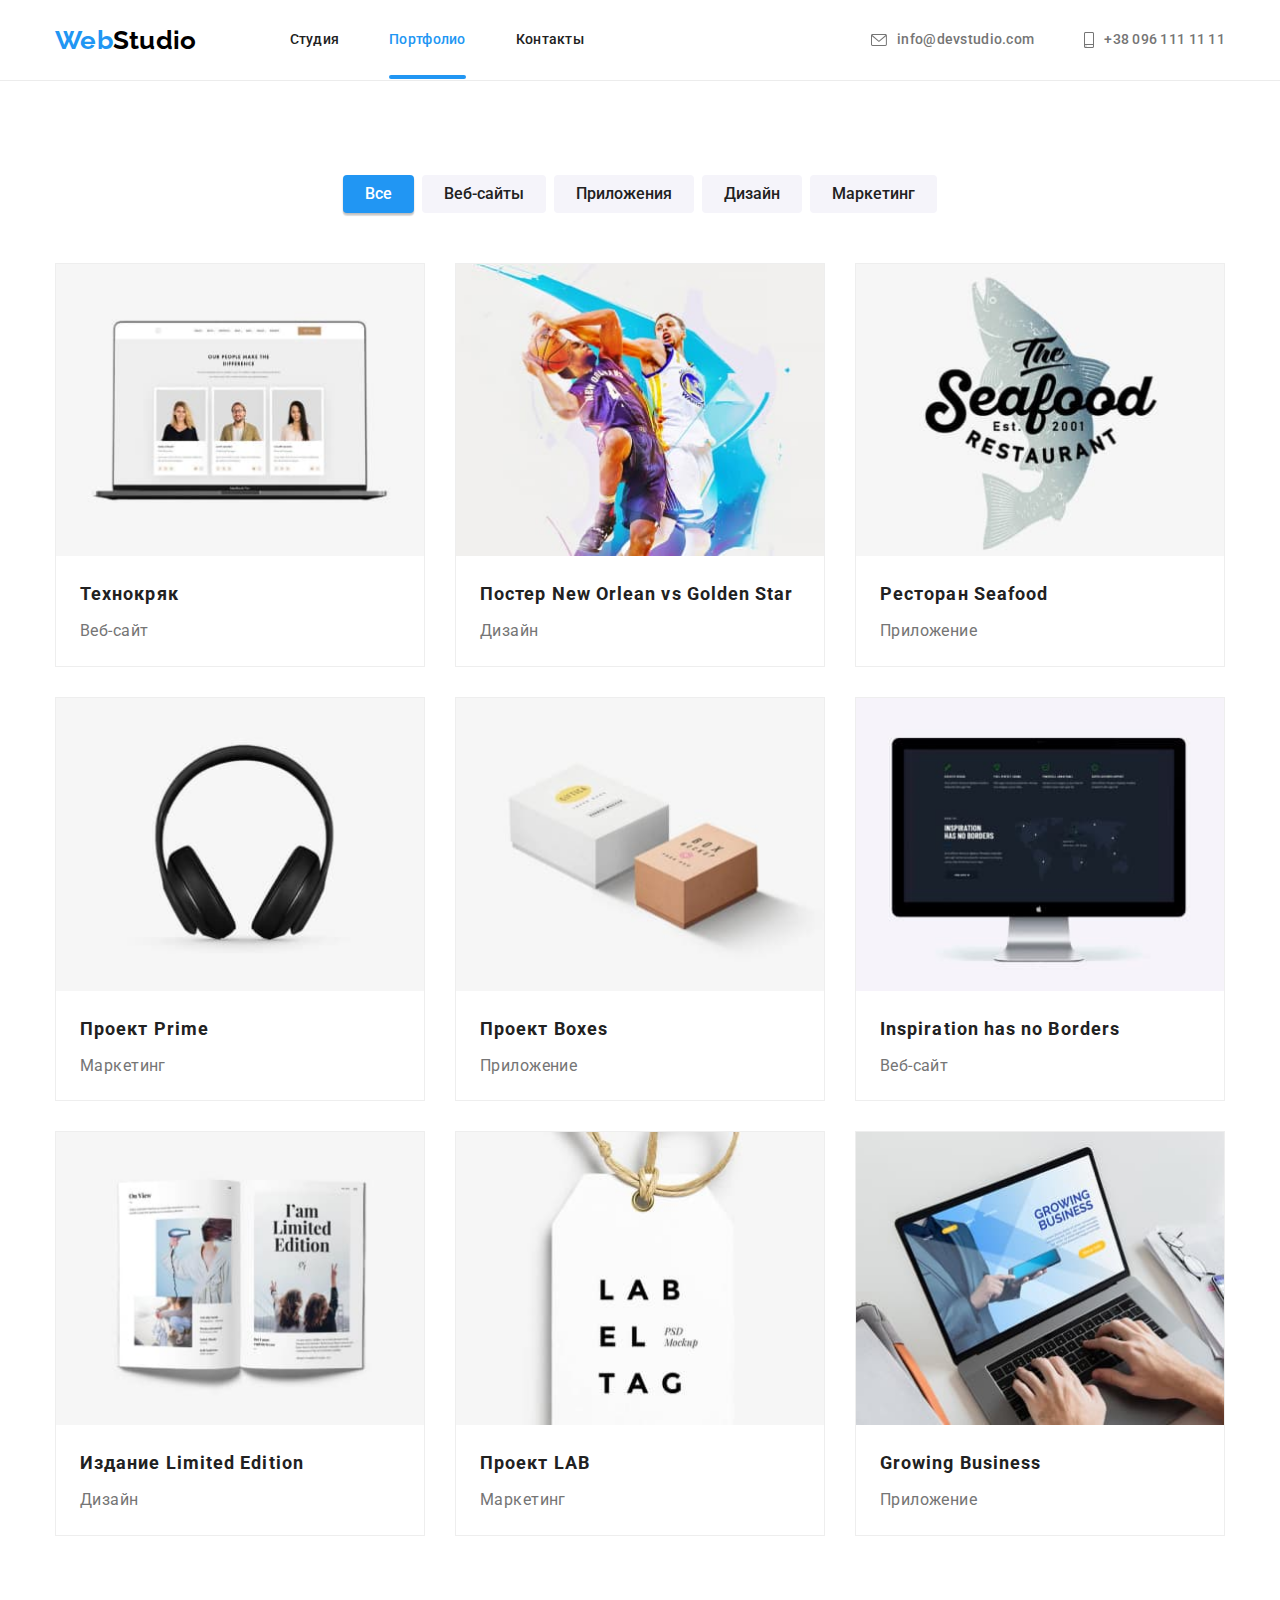
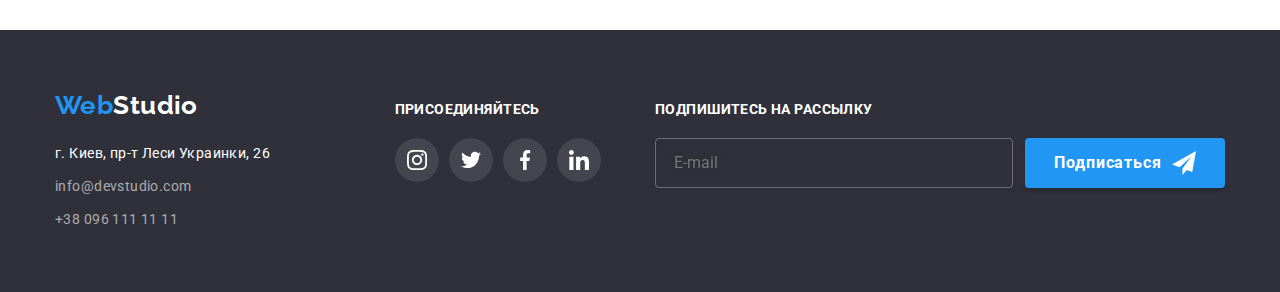
==== portfolio.html @ 7fe6c1bc "ДЗ№6" ====
<!DOCTYPE html>
<html lang="ru">
  <head>
    <meta charset="UTF-8" />
    <meta http-equiv="X-UA-Compatible" content="IE=edge" />
    <meta name="viewport" content="width=device-width, initial-scale=1.0" />
    <title>Студия</title>
    <link rel="preconnect" href="https://fonts.gstatic.com" />
    <link
      href="https://fonts.googleapis.com/css2?family=Raleway:wght@700&family=Roboto:wght@400;500;700;900&display=swap"
      rel="stylesheet"
    />
    <link
      rel="stylesheet"
      href="https://cdnjs.cloudflare.com/ajax/libs/modern-normalize/1.0.0/modern-normalize.min.css"
    />
    <link rel="stylesheet" href="./css/styles.css" />
  </head>
  <body>
    <!-- Header section -->

    <header class="header page-header">
      <div class="container">
        <a href="./index.html" class="logo logo-top"
          >Web<span class="logo-header-color">Studio</span></a
        >
        <nav class="nav">
          <ul class="menu">
            <li class="menu-item">
              <a href="./index.html" class="link navigation">Студия</a>
            </li>
            <li class="menu-item">
              <a href="./portfolio.html" class="link current navigation"
                >Портфолио</a
              >
            </li>
            <li class="menu-item">
              <a href="" class="link navigation">Контакты</a>
            </li>
          </ul>
        </nav>
        <ul class="menu contacts-list">
          <li class="menu-item contacts-item">
            <a href="mailto:info@devstudio.com" class="link">
              <svg class="contacts-icon" width="16" height="12">
                <use href="./images/svg/icons.svg#envelope"></use>
              </svg>
              <span class="contacts-link">info@devstudio.com</span>
            </a>
          </li>
          <li class="menu-item contacts-item">
            <a href="tel:+380961111111" class="link">
              <svg class="contacts-icon" width="10" height="16">
                <use href="./images/svg/icons.svg#smartphone"></use>
              </svg>
              <span class="contacts-link">+38 096 111 11 11</span>
            </a>
          </li>
        </ul>
      </div>
    </header>
    <main>
      <!-- Project section -->

      <section class="section">
        <div class="container">
          <h1 class="visually-hidden">Фильтры</h1>
          <ul class="project-list">
            <li class="project-button">
              <button type="button" class="button button-active">Все</button>
            </li>
            <li class="project-button">
              <button type="button" class="button">Веб-сайты</button>
            </li>
            <li class="project-button">
              <button type="button" class="button">Приложения</button>
            </li>
            <li class="project-button">
              <button type="button" class="button">Дизайн</button>
            </li>
            <li class="project-button">
              <button type="button" class="button">Маркетинг</button>
            </li>
          </ul>
          <ul class="card-set">
            <li class="project-item sample-project-item">
              <a href="" class="project-link">
                <div class="project-overlay">
                  <img
                    src="./images/portfolio/img-1.jpg"
                    alt="Технокряк"
                    width="370"
                    height="294"
                  />
                  <div class="overlay-text">
                    <p>
                      Технокряк это современная площадка распространения
                      коронавируса. Компании используют эту платформу для
                      цифрового шпионажа и атак на защищённые сервера
                      конкурентов.
                    </p>
                  </div>
                </div>
                <div class="project-text">
                  <h2 class="project-title">Технокряк</h2>
                  <p class="category">Веб-сайт</p>
                </div></a
              >
            </li>
            <li class="project-item sample-project-item">
              <a href="" class="project-link">
                <div class="project-overlay">
                  <img
                    src="./images/portfolio/img-2.jpg"
                    alt="Постер New Orlean vs Golden Star"
                    width="370"
                    height="294"
                  />
                  <div class="overlay-text">
                    <p>
                      Технокряк это современная площадка распространения
                      коронавируса. Компании используют эту платформу для
                      цифрового шпионажа и атак на защищённые сервера
                      конкурентов.
                    </p>
                  </div>
                </div>
                <div class="project-text">
                  <h2 class="project-title">
                    Постер New Orlean vs Golden Star
                  </h2>
                  <p class="category">Дизайн</p>
                </div></a
              >
            </li>
            <li class="project-item sample-project-item">
              <a href="" class="project-link">
                <div class="project-overlay">
                  <img
                    src="./images/portfolio/img-3.jpg"
                    alt="Ресторан Seafood"
                    width="370"
                    height="294"
                  />
                  <div class="overlay-text">
                    <p>
                      Технокряк это современная площадка распространения
                      коронавируса. Компании используют эту платформу для
                      цифрового шпионажа и атак на защищённые сервера
                      конкурентов.
                    </p>
                  </div>
                </div>
                <div class="project-text">
                  <h2 class="project-title">Ресторан Seafood</h2>
                  <p class="category">Приложение</p>
                </div></a
              >
            </li>
            <li class="project-item sample-project-item">
              <a href="" class="project-link">
                <div class="project-overlay">
                  <img
                    src="./images/portfolio/img-4.jpg"
                    alt="Проект Prime"
                    width="370"
                    height="294"
                  />
                  <div class="overlay-text">
                    <p>
                      Технокряк это современная площадка распространения
                      коронавируса. Компании используют эту платформу для
                      цифрового шпионажа и атак на защищённые сервера
                      конкурентов.
                    </p>
                  </div>
                </div>
                <div class="project-text">
                  <h2 class="project-title">Проект Prime</h2>
                  <p class="category">Маркетинг</p>
                </div></a
              >
            </li>
            <li class="project-item sample-project-item">
              <a href="" class="project-link">
                <div class="project-overlay">
                  <img
                    src="./images/portfolio/img-5.jpg"
                    alt="Проект Boxes"
                    width="370"
                    height="294"
                  />
                  <div class="overlay-text">
                    <p>
                      Технокряк это современная площадка распространения
                      коронавируса. Компании используют эту платформу для
                      цифрового шпионажа и атак на защищённые сервера
                      конкурентов.
                    </p>
                  </div>
                </div>
                <div class="project-text">
                  <h2 class="project-title">Проект Boxes</h2>
                  <p class="category">Приложение</p>
                </div></a
              >
            </li>
            <li class="project-item sample-project-item">
              <a href="" class="project-link">
                <div class="project-overlay">
                  <img
                    src="./images/portfolio/img-6.jpg"
                    alt="Inspiration has no Borders"
                    width="370"
                    height="294"
                  />
                  <div class="overlay-text">
                    <p>
                      Технокряк это современная площадка распространения
                      коронавируса. Компании используют эту платформу для
                      цифрового шпионажа и атак на защищённые сервера
                      конкурентов.
                    </p>
                  </div>
                </div>
                <div class="project-text">
                  <h2 class="project-title">Inspiration has no Borders</h2>
                  <p class="category">Веб-сайт</p>
                </div></a
              >
            </li>
            <li class="project-item sample-project-item">
              <a href="" class="project-link">
                <div class="project-overlay">
                  <img
                    src="./images/portfolio/img-7.jpg"
                    alt="Издание Limited Edition"
                    width="370"
                    height="294"
                  />
                  <div class="overlay-text">
                    <p>
                      Технокряк это современная площадка распространения
                      коронавируса. Компании используют эту платформу для
                      цифрового шпионажа и атак на защищённые сервера
                      конкурентов.
                    </p>
                  </div>
                </div>
                <div class="project-text">
                  <h2 class="project-title">Издание Limited Edition</h2>
                  <p class="category">Дизайн</p>
                </div></a
              >
            </li>
            <li class="project-item sample-project-item">
              <a href="" class="project-link">
                <div class="project-overlay">
                  <img
                    src="./images/portfolio/img-8.jpg"
                    alt="Проект LAB"
                    width="370"
                    height="294"
                  />
                  <div class="overlay-text">
                    <p>
                      Технокряк это современная площадка распространения
                      коронавируса. Компании используют эту платформу для
                      цифрового шпионажа и атак на защищённые сервера
                      конкурентов.
                    </p>
                  </div>
                </div>
                <div class="project-text">
                  <h2 class="project-title">Проект LAB</h2>
                  <p class="category">Маркетинг</p>
                </div></a
              >
            </li>
            <li class="project-item sample-project-item">
              <a href="" class="project-link">
                <div class="project-overlay">
                  <img
                    src="./images/portfolio/img-9.jpg"
                    alt="Growing Business"
                    width="370"
                    height="294"
                  />
                  <div class="overlay-text">
                    <p>
                      Технокряк это современная площадка распространения
                      коронавируса. Компании используют эту платформу для
                      цифрового шпионажа и атак на защищённые сервера
                      конкурентов.
                    </p>
                  </div>
                </div>
                <div class="project-text">
                  <h2 class="project-title">Growing Business</h2>
                  <p class="category">Приложение</p>
                </div></a
              >
            </li>
          </ul>
        </div>
      </section>
    </main>

    <!-- Footer section -->

    <footer class="footer">
      <div class="container footer-general">
        <div class="footer-address">
          <a href="./index.html" class="logo"
            >Web<span class="logo-footer-color">Studio</span></a
          >
          <address class="address">
            <ul class="address-list">
              <li class="address-li">
                <a
                  href="https://goo.gl/maps/4hdRqtxyMGTuhaW96"
                  target="_blank"
                  rel="noopener noreferrel"
                  class="link address-link"
                  >г. Киев, пр-т Леси Украинки, 26
                </a>
              </li>
              <li class="address-li">
                <a href="mailto:info@devstudio.com" class="link footer-contacts"
                  >info@devstudio.com</a
                >
              </li>
              <li class="address-li">
                <a href="tel:+380961111111" class="link footer-contacts"
                  >+38 096 111 11 11</a
                >
              </li>
            </ul>
          </address>
        </div>
        <div class="footer-social">
          <h3 class="alt-title">присоединяйтесь</h3>
          <ul class="footer-social-icons-list">
            <li class="footer-social-icons-item">
              <a href="" class="footer-social-icons-link">
                <svg class="footer-social-icons">
                  <use href="./images/svg/icons.svg#instagram"></use>
                </svg>
              </a>
            </li>
            <li class="footer-social-icons-item">
              <a href="" class="footer-social-icons-link">
                <svg class="footer-social-icons">
                  <use href="./images/svg/icons.svg#twitter"></use>
                </svg>
              </a>
            </li>
            <li class="footer-social-icons-item">
              <a href="" class="footer-social-icons-link">
                <svg class="footer-social-icons">
                  <use href="./images/svg/icons.svg#facebook"></use>
                </svg>
              </a>
            </li>
            <li class="footer-social-icons-item">
              <a href="" class="footer-social-icons-link">
                <svg class="footer-social-icons">
                  <use href="./images/svg/icons.svg#linkedin"></use>
                </svg>
              </a>
            </li>
          </ul>
        </div>
        <div class="footer-subscription">
          <h3 class="alt-title">Подпишитесь на рассылку</h3>
          <form
            name="footer-subscription-form"
            action="#"
            method="POST"
            autocomplete="on"
            novalidate
            class="footer-form"
          >
            <label>
              <input
                type="email"
                name="email"
                placeholder="E-mail"
                class="footer-input"
                pattern="/^[a-zA-Z0-9.!#$%&’*+/=?^_`{|}~-]+@[a-zA-Z0-9-]+(?:\.[a-zA-Z0-9-]+)*$/"
                required
              />
            </label>
            <button
              type="submit"
              class="hero-button footer-subscription-button"
            >
              Подписаться<svg
                class="footer-subscription-button-icons"
                width="24"
                height="24"
              >
                <use href="./images/svg/icons.svg#send"></use>
              </svg>
            </button>
          </form>
        </div>
      </div>
    </footer>
  </body>
</html>
---- css/styles.css ----
:root {
  --main-text-color: #757575;
  --title-text-color: #212121;
  --accent-text-color: #2196f3;
  --alt-text-color: #ffffff;
  --header-logo-text-color: #000000;
  --footer-contacts-text-color: rgba(255, 255, 255, 0.6);
  --dark-background-color: #2f303a;
  --alt-background-color: #f5f4fa;
  --icons-color: #afb1b8;
  --input-border-color: rgba(33, 33, 33, 0.2);
  --alt-button-color: #188ce8;
  --main-font: "Roboto", sans-serif;
  --logo-font: "Raleway", sans-serif;
}

/* General */

html {
  box-sizing: border-box;
}

*,
*::before,
*::after {
  box-sizing: inherit;
}

body {
  font-family: var(--main-font);
  font-weight: 400;
  font-size: 14px;
  line-height: 1.71;
  letter-spacing: 0.03em;
  color: var(--main-text-color);
  background-color: var(--alt-text-color);
}

h1,
h2,
h3,
h5,
h6,
p,
ul {
  margin-top: 0;
  margin-bottom: 0;
}

.container {
  width: 1200px;
  padding-left: 15px;
  padding-right: 15px;
  margin-left: auto;
  margin-right: auto;
}

img {
  display: block;
  max-width: 100%;
  height: auto;
}

.link {
  text-decoration: none;
  color: inherit;
  transition-property: color;
  transition-duration: 250ms;
  transition-timing-function: cubic-bezier(0.4, 0, 0.2, 1);
}

.link:hover,
.link:focus {
  color: var(--accent-text-color);
}

.link.current {
  color: var(--accent-text-color);
}

.current {
  position: relative;
}

.current::after {
  content: "";
  position: absolute;
  bottom: 0;
  display: block;
  width: 100%;
  height: 4px;
  background-color: #2196f3;
  border-radius: 2px;
}

ul {
  margin: 0;
  padding-left: 0;
  list-style: none;
}

.logo {
  font-family: var(--logo-font);
  font-weight: 700;
  font-size: 26px;
  line-height: 1.19;
  color: var(--accent-text-color);
  text-decoration: none;
}

.title {
  font-weight: 700;
  font-size: 36px;
  line-height: 0.85;
  text-align: center;
  color: var(--title-text-color);
  margin-bottom: 50px;
}

.section {
  padding-top: 94px;
  padding-bottom: 94px;
}

.card-set {
  display: flex;
  flex-wrap: wrap;
  margin-left: -30px;
  margin-top: -30px;
}

.item {
  margin-left: 30px;
  margin-top: 30px;
  flex-basis: calc((100% - 120px) / 4);
}

.project-item {
  margin-left: 30px;
  margin-top: 30px;
  flex-basis: calc((100% - 90px) / 3);
}

.icons {
  fill: var(--icons-color);
}

/* Hidden */

.visually-hidden {
  position: absolute !important;
  clip: rect(1px 1px 1px 1px);
  clip: rect(1px, 1px, 1px, 1px);
  padding: 0 !important;
  border: 0 !important;
  height: 1px !important;
  width: 1px !important;
  overflow: hidden;
}

/* Header section */

.logo-top,
.logo-header-color {
  padding-top: 24px;
  padding-bottom: 24px;
}

.menu-item .navigation,
.menu-item .contacts-link {
  padding-top: 32px;
  padding-bottom: 32px;
}

.page-header .container {
  display: flex;
  align-items: center;
}

.header {
  font-weight: 500;
  font-size: 14px;
  line-height: 1.14;
  letter-spacing: 0.02em;
  border-bottom: 1px solid #ececec;
  background-color: var(--alt-text-color);
}

.logo-top {
  margin-right: 93px;
}

.logo-header-color {
  color: var(--header-logo-text-color);
}

.nav {
  margin-right: auto;
}

.menu {
  display: inline-flex;
}

.menu-item:not(:last-child) {
  margin-right: 50px;
}

.navigation {
  color: var(--title-text-color);
}

.contacts-item .link {
  display: inline-flex;
  align-items: center;
}

.contacts-icon {
  fill: currentColor;
  margin-right: 10px;
}

/* Hero section */

.hero-section {
  background-color: var(--dark-background-color);
  padding-top: 200px;
  padding-bottom: 200px;
  background-image: linear-gradient(
      to right,
      rgba(47, 48, 58, 0.4),
      rgba(47, 48, 58, 0.4)
    ),
    url(../images/img-hero-bg.jpg);
  background-size: cover;
  background-position: center;
  background-repeat: no-repeat;
  max-width: 1600px;
  height: 600px;
  margin-left: auto;
  margin-right: auto;
}

.hero-title {
  margin-bottom: 30px;
  font-weight: 900;
  font-size: 44px;
  line-height: 1.36;
  text-align: center;
  letter-spacing: 0.06em;
  text-transform: uppercase;
  color: var(--alt-text-color);
}

.hero-button {
  width: 200px;
  height: 50px;
  font-weight: 700;
  font-size: 16px;
  line-height: 1.87;
  display: flex;
  align-items: center;
  justify-content: center;
  text-align: center;
  letter-spacing: 0.06em;
  color: var(--alt-text-color);
  background-color: var(--accent-text-color);
  box-shadow: 0px 4px 4px rgba(0, 0, 0, 0.15);
  border-radius: 4px;
  cursor: pointer;
  border: none;
  margin-left: auto;
  margin-right: auto;
}

.backdrop {
  z-index: 5;
  position: fixed;
  top: 0;
  left: 0;
  width: 100%;
  height: 100%;
  background: rgba(0, 0, 0, 0.2);

  opacity: 1;
  transition-property: opacity, visibility;
  transition-duration: 250ms;
  transition-timing-function: cubic-bezier(0.4, 0, 0.2, 1);
}

.modal {
  position: absolute;
  top: 50%;
  left: 50%;
  transform: translate(-50%, -50%) scale(1);
  width: 528px;
  background-color: var(--alt-text-color);
  box-shadow: 0px 1px 3px rgba(0, 0, 0, 0.12), 0px 1px 1px rgba(0, 0, 0, 0.14),
    0px 2px 1px rgba(0, 0, 0, 0.2);
  border-radius: 4px;
  transition-property: transform;
  transition-duration: 250ms;
  transition-timing-function: cubic-bezier(0.4, 0, 0.2, 1);
}

.modal-button {
  display: flex;
  align-items: center;
  justify-content: center;
  position: absolute;
  top: 8px;
  right: 8px;
  width: 30px;
  height: 30px;
  border: 1px solid rgba(0, 0, 0, 0.1);
  border-radius: 50%;
  background-color: var(--alt-text-color);
  cursor: pointer;
}

.modal-button:hover .close-icon,
.modal-button:focus .close-icon {
  fill: var(--alt-button-color);
}

.close-icon {
  fill: var(--header-logo-text-color);
  transition-property: fill;
  transition-duration: 250ms;
  transition-timing-function: cubic-bezier(0.4, 0, 0.2, 1);
}

.is-hidden {
  opacity: 0;
  visibility: hidden;
  pointer-events: none;
}

.backdrop.is-hidden .modal {
  transform: translate(-50%, -50%) scale(0.9);
}

.modal-title {
  font-weight: 700;
  font-size: 20px;
  line-height: 1.15;
  text-align: center;
  color: var(--title-text-color);
  margin-top: 40px;
  margin-bottom: 12px;
}

.modal-form {
  display: flex;
  align-items: center;
  flex-direction: column;
  margin-left: 40px;
  margin-right: 40px;
}

.modal-form-group {
  letter-spacing: 0.01em;
}

.modal-input {
  position: relative;
}

.modal-form-input {
  display: flex;
  align-items: center;
  padding-left: 42px;
  width: 448px;
  height: 40px;
  border: 1px solid rgba(33, 33, 33, 0.2);
  box-sizing: border-box;
  border-radius: 4px;
  transition-property: border-color, outline-color;
  transition-duration: 250ms;
  transition-timing-function: cubic-bezier(0.4, 0, 0.2, 1);
}

.modal-input {
  margin-bottom: 10px;
}

.modal-form-label {
  margin-bottom: 4px;
}

.modal-form-input-icon {
  position: absolute;
  bottom: 14px;
  left: 15px;
  transition-property: fill;
  transition-duration: 250ms;
  transition-timing-function: cubic-bezier(0.4, 0, 0.2, 1);
}

.modal-form-input:hover,
.modal-form-input:focus {
  border-color: var(--accent-text-color);
  outline-color: var(--accent-text-color);
}

.modal-form-input:hover + .modal-form-input-icon,
.modal-form-input:focus + .modal-form-input-icon {
  fill: var(--accent-text-color);
}

.modal-form-input::placeholder {
  color: rgba(117, 117, 117, 0.5);
}

.modal-form-textarea-input {
  padding: 12px 16px;
}

.checkbox-link {
  text-decoration-line: underline;
  color: var(--accent-text-color);
  margin-bottom: 30px;
}

.modal-form-group textarea {
  resize: none;
  height: 120px;
}

.modal-form-textarea {
  margin-bottom: 20px;
}

.checkbox-lable {
}

.checkbox-lable::before {
  content: "";
  display: inline-block;
  width: 16px;
  height: 15px;
  border: 2px solid var(--title-text-color);
  border-radius: 3px;
  margin-right: 7px;
  transition-property: border-color, background-color, background-image;
  transition-duration: 250ms;
  transition-timing-function: cubic-bezier(0.4, 0, 0.2, 1);
}

.checkbox:checked + .checkbox-lable::before {
  background-image: url(../images/svg/check.svg);
  background-repeat: no-repeat;
  background-position: center;
  background-size: contain;
  background-color: var(--accent-text-color);
  border-color: var(--accent-text-color);
}

.checkbox:hover + .checkbox-lable::before,
.checkbox:focus + .checkbox-lable::before {
  border-color: var(--accent-text-color);
}

.modal-form-button {
  margin-bottom: 40px;
  transition-property: background-color;
  transition-duration: 250ms;
  transition-timing-function: cubic-bezier(0.4, 0, 0.2, 1);
}

.modal-form-button:hover,
.modal-form-button:focus {
  background-color: var(--alt-button-color);
}

/* Advantages section */

.advantages-title {
  margin-top: 30px;
  margin-bottom: 10px;
  font-weight: 700;
  font-size: 14px;
  line-height: 1.14;
  text-transform: uppercase;
  color: var(--title-text-color);
}

.advantages-item::before {
  display: block;
  content: "";
  height: 120px;
  background-size: 70px;
  background-repeat: no-repeat;
  background-position: center;
  background-color: var(--alt-background-color);
}

.antenna-icons::before {
  background-image: url("../images/svg/antenna.svg");
}

.clock-icons::before {
  background-image: url("../images/svg/clock.svg");
}

.diagram-icons::before {
  background-image: url("../images/svg/diagram.svg");
}

.astronaut-icons::before {
  background-image: url("../images/svg/astronaut.svg");
}

/* What we do section */

.section-3 {
  padding-bottom: 94px;
}

.project-item-img {
  position: relative;
}

.project-item-text {
  display: flex;
  align-items: center;
  justify-content: center;
  width: 100%;
  height: 70px;
  position: absolute;
  bottom: 0;
  background: rgba(47, 48, 58, 0.8);
}

/* Team section */

.team {
  background-color: var(--alt-background-color);
}

.team-img {
}

.team-title {
  font-size: 16px;
  line-height: 1.19;
  font-weight: 500;
  text-align: center;
  color: var(--title-text-color);
  margin-bottom: 10px;
}

.team-profession {
  font-size: 16px;
  line-height: 1.19;
  text-align: center;
  margin-bottom: 16px;
}

.team-list {
}

.team-info {
  padding: 30px;
}

.team-item {
  background: var(--alt-text-color);
  box-shadow: 0px 1px 3px rgba(0, 0, 0, 0.12), 0px 1px 1px rgba(0, 0, 0, 0.14),
    0px 2px 1px rgba(0, 0, 0, 0.2);
  border-radius: 0px 0px 4px 4px;
}

.social-icons-list {
  display: flex;
  align-items: center;
  justify-content: space-between;
}

.social-icons-item:not(:last-child) {
  margin-right: 10px;
}

.social-icons-link {
  display: flex;
  justify-content: center;
  align-items: center;
  width: 44px;
  height: 44px;
  border-radius: 50%;
  background-color: var(--alt-text-color);
  transition-property: background-color;
  transition-duration: 250ms;
  transition-timing-function: cubic-bezier(0.4, 0, 0.2, 1);
}

.social-icons {
  width: 20px;
  height: 20px;
  transition-property: fill;
  transition-duration: 250ms;
  transition-timing-function: cubic-bezier(0.4, 0, 0.2, 1);
}

.social-icons-link:hover .social-icons,
.social-icons-link:focus .social-icons {
  fill: var(--alt-text-color);
}

.social-icons-link:hover,
.social-icons-link:focus {
  background-color: var(--accent-text-color);
}

/* Regular customers */

.regular-customers-title {
  margin-bottom: 50px;
}

.regular-customers-icons-link {
  display: flex;
  justify-content: center;
  align-items: center;
  width: 170px;
  height: 92px;
  border: 1px solid #afb1b8;
  box-sizing: border-box;
  border-radius: 4px;
  transition-property: border-color;
  transition-duration: 250ms;
  transition-timing-function: cubic-bezier(0.4, 0, 0.2, 1);
}

.regular-customers-icons {
  transition-property: fill;
  transition-duration: 250ms;
  transition-timing-function: cubic-bezier(0.4, 0, 0.2, 1);
}

.regular-customers-item {
  margin-left: 30px;
  margin-top: 30px;
  flex-basis: calc((100% - 180px) / 6);
}

.regular-customers-icons-link:hover .regular-customers-icons,
.regular-customers-icons-link:focus .regular-customers-icons {
  fill: var(--accent-text-color);
}

.regular-customers-icons-link:hover,
.regular-customers-icons-link:focus {
  border-color: var(--accent-text-color);
}

/* Project section */

.button {
  font-weight: 500;
  font-size: 16px;
  line-height: 1.62;
  text-align: center;
  color: var(--title-text-color);
  background-color: var(--alt-background-color);
  cursor: pointer;
  padding: 6px 22px;
  border: none;
  align-items: center;
  border-radius: 4px;
  transition-property: color, background-color, box-shadow;
  transition-duration: 250ms;
  transition-timing-function: cubic-bezier(0.4, 0, 0.2, 1);
}

.button:hover,
.button:focus {
  color: var(--alt-text-color);
  background-color: var(--accent-text-color);
  box-shadow: 0px 3px 1px rgba(0, 0, 0, 0.1), 0px 1px 2px rgba(0, 0, 0, 0.08),
    0px 2px 2px rgba(0, 0, 0, 0.12);
}

.button-active {
  color: var(--alt-text-color);
  background-color: var(--accent-text-color);
  box-shadow: 0px 3px 1px rgba(0, 0, 0, 0.1), 0px 1px 2px rgba(0, 0, 0, 0.08),
    0px 2px 2px rgba(0, 0, 0, 0.12);
}

.project-text {
  padding: 20px 24px;
}

.project-title {
  font-weight: 700;
  font-size: 18px;
  line-height: 2;
  letter-spacing: 0.06em;
  color: var(--title-text-color);
  margin-bottom: 4px;
}

.category {
  font-size: 16px;
  line-height: 1.87;
}

.project-list {
  margin-bottom: 50px;
  display: flex;
  justify-content: center;
}

.project-button:not(:last-child) {
  margin-right: 8px;
}

.project-link {
  text-decoration: none;
  color: inherit;
  display: block;
  transition-property: box-shadow;
  transition-duration: 250ms;
  transition-timing-function: cubic-bezier(0.4, 0, 0.2, 1);
}

.sample-project-item {
  border: 1px solid #eeeeee;
}

.project-link:hover,
.project-link:focus {
  box-shadow: 0px 1px 1px rgba(0, 0, 0, 0.12), 0px 4px 4px rgba(0, 0, 0, 0.06),
    1px 4px 6px rgba(0, 0, 0, 0.16);
}

.project-overlay {
  position: relative;
  overflow: hidden;
}

.overlay-text {
  position: absolute;
  top: 0;
  left: 0;
  content: "";
  display: flex;
  align-items: center;
  justify-content: center;
  width: 100%;
  height: 100%;
  font-size: 18px;
  line-height: 1.55;
  color: var(--alt-text-color);
  padding: 63px 24px;
  background: rgba(33, 150, 243, 0.9);
  transform: translateY(101%);
  transition-property: transform;
  transition-duration: 250ms;
  transition-timing-function: cubic-bezier(0.4, 0, 0.2, 1);
}

.project-link:hover .overlay-text,
.project-link:focus .overlay-text {
  transform: translateY(0);
}

/*Footer section*/

.footer {
  background-color: var(--dark-background-color);
  padding-top: 60px;
  padding-bottom: 60px;
}

.footer-general {
  display: flex;
  align-items: baseline;
  justify-content: space-between;
}

.logo-footer-color {
  color: var(--alt-text-color);
}

.address {
  display: flex;
  font-style: inherit;
  margin-top: 20px;
}

.address-link {
  color: var(--alt-text-color);
}

.footer-contacts {
  color: var(--footer-contacts-text-color);
}

.address-list .address-li:not(:last-child) {
  margin-bottom: 9px;
}

.footer-social {
  margin-left: 70px;
}

.alt-title {
  font-weight: 700;
  font-size: 14px;
  line-height: 1.14;
  text-transform: uppercase;
  color: var(--alt-text-color);
}

.footer-social .alt-title {
  margin-bottom: 20px;
}

.footer-social-icons-list {
  display: flex;
  align-items: center;
  justify-content: space-between;
}

.footer-social-icons-item:not(:last-child) {
  margin-right: 10px;
}

.footer-social-icons-link {
  display: flex;
  justify-content: center;
  align-items: center;
  width: 44px;
  height: 44px;
  border-radius: 50%;
  background-color: rgba(255, 255, 255, 0.1);
  transition-property: background-color;
  transition-duration: 250ms;
  transition-timing-function: cubic-bezier(0.4, 0, 0.2, 1);
}

.footer-social-icons-link:hover,
.footer-social-icons-link:focus {
  background-color: var(--accent-text-color);
}

.footer-social-icons {
  width: 20px;
  height: 20px;
  fill: var(--alt-text-color);
}

.footer-subscription .alt-title {
  margin-bottom: 20px;
}

.footer-input {
  width: 358px;
  height: 50px;
  border: 1px solid rgba(255, 255, 255, 0.3);
  box-sizing: border-box;
  filter: drop-shadow(0px 4px 4px rgba(0, 0, 0, 0.15));
  border-radius: 4px;
  font-size: 16px;
  line-height: 1.25;
  display: flex;
  align-items: center;
  color: var(--footer-contacts-text-color);
  background: transparent;
  padding-left: 18px;
}

.footer-input:-webkit-autofill,
.footer-input:-webkit-autofill:hover,
.footer-input:-webkit-autofill:focus {
  -webkit-text-fill-color: var(--alt-text-color);
  -webkit-box-shadow: 0 0 0px 1000px var(--dark-background-color) inset;
}

.footer-subscription {
}

.footer-form {
  display: inline-flex;
  align-items: center;
  justify-content: space-between;
}

.footer-subscription-button {
  margin-left: 12px;
}

.footer-subscription-button-icons {
  fill: var(--alt-text-color);
  margin-left: 10px;
}
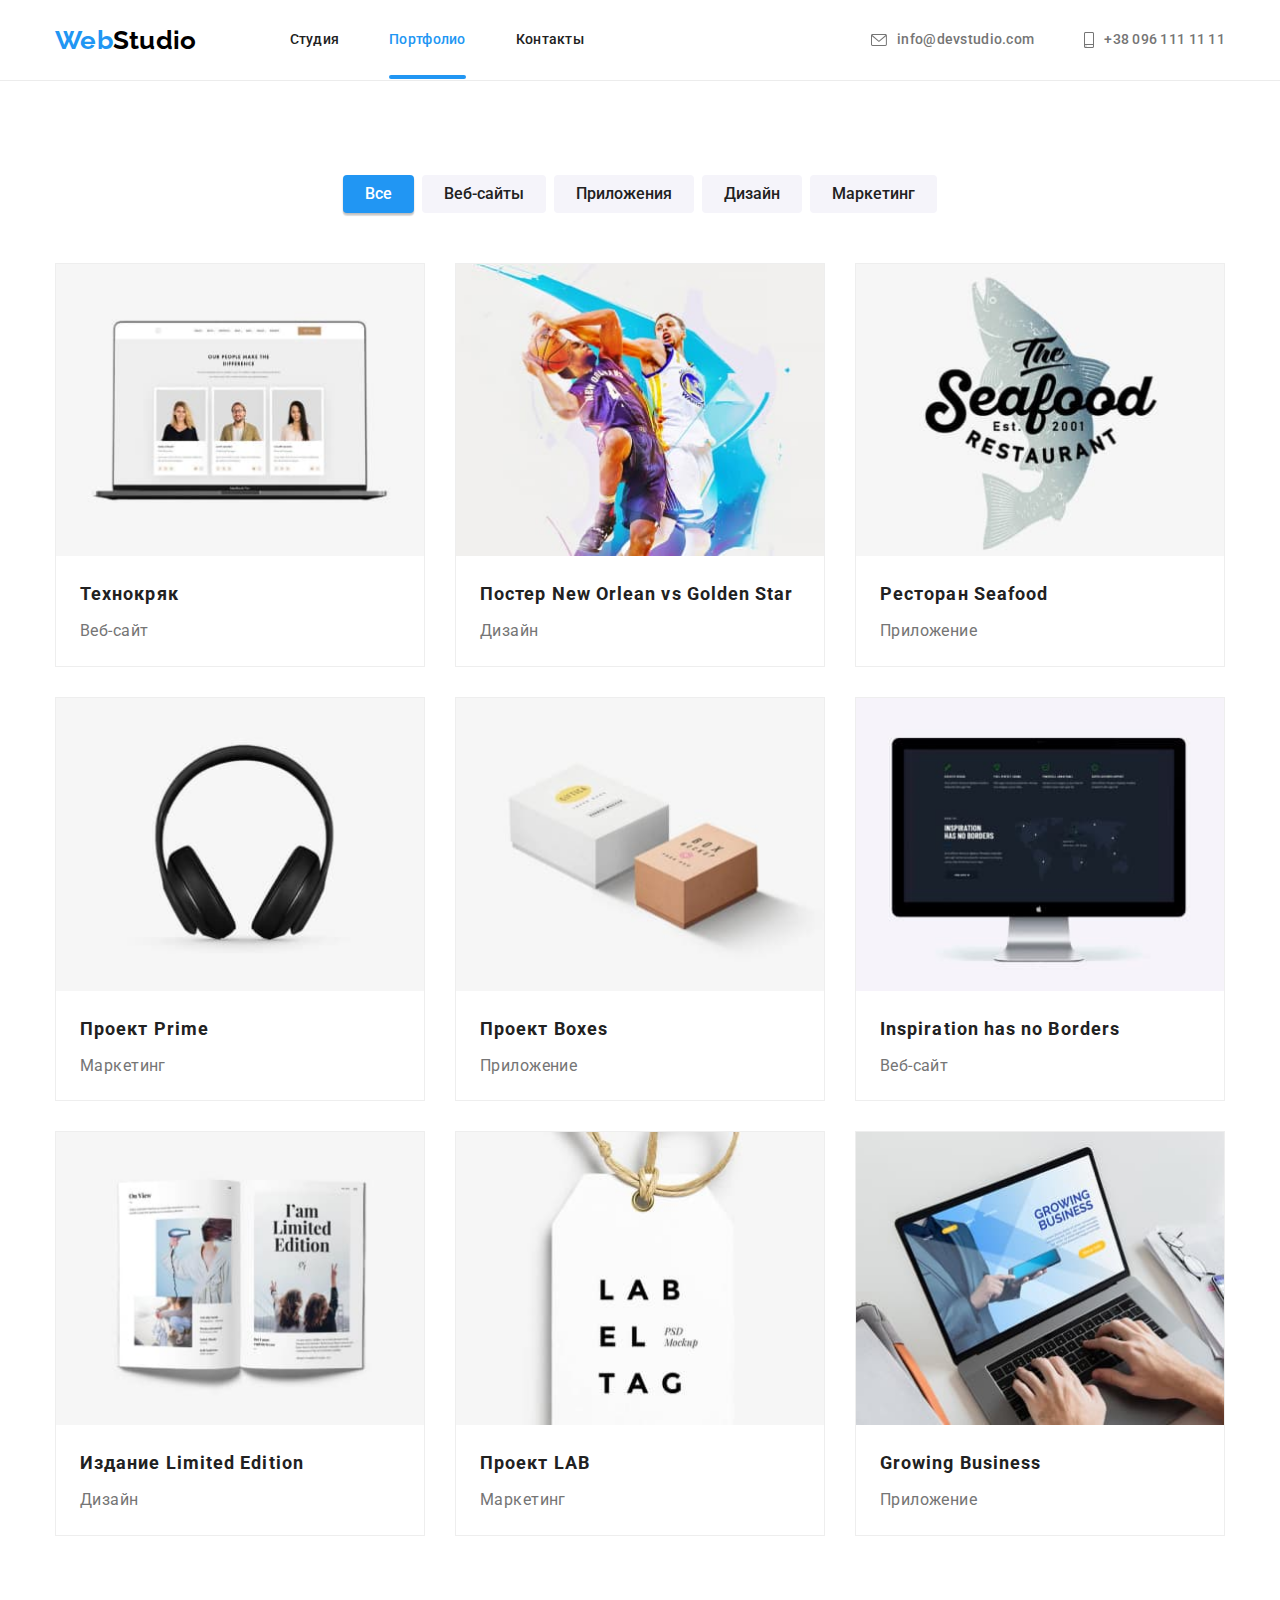
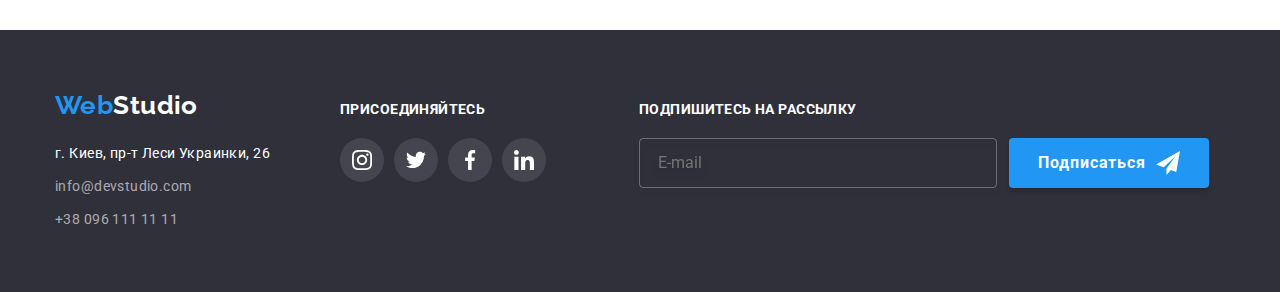
==== commit a33b1983: "ДЗ№6 Исправления" ====
--- a/portfolio.html
+++ b/portfolio.html
@@ -339,7 +339,7 @@
           </address>
         </div>
         <div class="footer-social">
-          <h3 class="alt-title">присоединяйтесь</h3>
+          <p class="alt-title">присоединяйтесь</p>
           <ul class="footer-social-icons-list">
             <li class="footer-social-icons-item">
               <a href="" class="footer-social-icons-link">
@@ -372,7 +372,7 @@
           </ul>
         </div>
         <div class="footer-subscription">
-          <h3 class="alt-title">Подпишитесь на рассылку</h3>
+          <p class="alt-title">Подпишитесь на рассылку</p>
           <form
             name="footer-subscription-form"
             action="#"
--- a/css/styles.css
+++ b/css/styles.css
@@ -292,6 +292,7 @@
   position: absolute;
   top: 50%;
   left: 50%;
+  padding: 40px;
   transform: translate(-50%, -50%) scale(1);
   width: 528px;
   background-color: var(--alt-text-color);
@@ -346,7 +347,6 @@
   line-height: 1.15;
   text-align: center;
   color: var(--title-text-color);
-  margin-top: 40px;
   margin-bottom: 12px;
 }
 
@@ -354,8 +354,6 @@
   display: flex;
   align-items: center;
   flex-direction: column;
-  margin-left: 40px;
-  margin-right: 40px;
 }
 
 .modal-form-group {
@@ -385,6 +383,9 @@
 }
 
 .modal-form-label {
+  font-size: 12px;
+  line-height: 1.166;
+  letter-spacing: 0.01em;
   margin-bottom: 4px;
 }
 
@@ -419,7 +420,7 @@
 .checkbox-link {
   text-decoration-line: underline;
   color: var(--accent-text-color);
-  margin-bottom: 30px;
+  margin-left: 3px;
 }
 
 .modal-form-group textarea {
@@ -432,16 +433,23 @@
 }
 
 .checkbox-lable {
+  position: relative;
+  display: flex;
+  align-items: center;
+  justify-content: space-between;
+  margin-bottom: 30px;
+  margin-left: 13px;
 }
 
 .checkbox-lable::before {
+  position: absolute;
   content: "";
   display: inline-block;
   width: 16px;
   height: 15px;
   border: 2px solid var(--title-text-color);
   border-radius: 3px;
-  margin-right: 7px;
+  margin-left: -13px;
   transition-property: border-color, background-color, background-image;
   transition-duration: 250ms;
   transition-timing-function: cubic-bezier(0.4, 0, 0.2, 1);
@@ -462,7 +470,6 @@
 }
 
 .modal-form-button {
-  margin-bottom: 40px;
   transition-property: background-color;
   transition-duration: 250ms;
   transition-timing-function: cubic-bezier(0.4, 0, 0.2, 1);
@@ -476,7 +483,6 @@
 /* Advantages section */
 
 .advantages-title {
-  margin-top: 30px;
   margin-bottom: 10px;
   font-weight: 700;
   font-size: 14px;
@@ -493,6 +499,7 @@
   background-repeat: no-repeat;
   background-position: center;
   background-color: var(--alt-background-color);
+  margin-bottom: 30px;
 }
 
 .antenna-icons::before {
@@ -652,6 +659,7 @@
 .regular-customers-icons-link:hover,
 .regular-customers-icons-link:focus {
   border-color: var(--accent-text-color);
+  outline-color: var(--accent-text-color);
 }
 
 /* Project section */
@@ -777,7 +785,6 @@
 .footer-general {
   display: flex;
   align-items: baseline;
-  justify-content: space-between;
 }
 
 .logo-footer-color {
@@ -852,11 +859,17 @@
   fill: var(--alt-text-color);
 }
 
+.footer-subscription {
+  margin-left: 93px;
+}
+
 .footer-subscription .alt-title {
   margin-bottom: 20px;
 }
 
 .footer-input {
+  display: flex;
+  align-items: center;
   width: 358px;
   height: 50px;
   border: 1px solid rgba(255, 255, 255, 0.3);
@@ -865,11 +878,12 @@
   border-radius: 4px;
   font-size: 16px;
   line-height: 1.25;
-  display: flex;
-  align-items: center;
   color: var(--footer-contacts-text-color);
   background: transparent;
   padding-left: 18px;
+  transition-property: border-color, outline-color;
+  transition-duration: 250ms;
+  transition-timing-function: cubic-bezier(0.4, 0, 0.2, 1);
 }
 
 .footer-input:-webkit-autofill,
@@ -879,7 +893,10 @@
   -webkit-box-shadow: 0 0 0px 1000px var(--dark-background-color) inset;
 }
 
-.footer-subscription {
+.footer-input:hover,
+.footer-input:focus {
+  border-color: var(--accent-text-color);
+  outline-color: var(--accent-text-color);
 }
 
 .footer-form {
